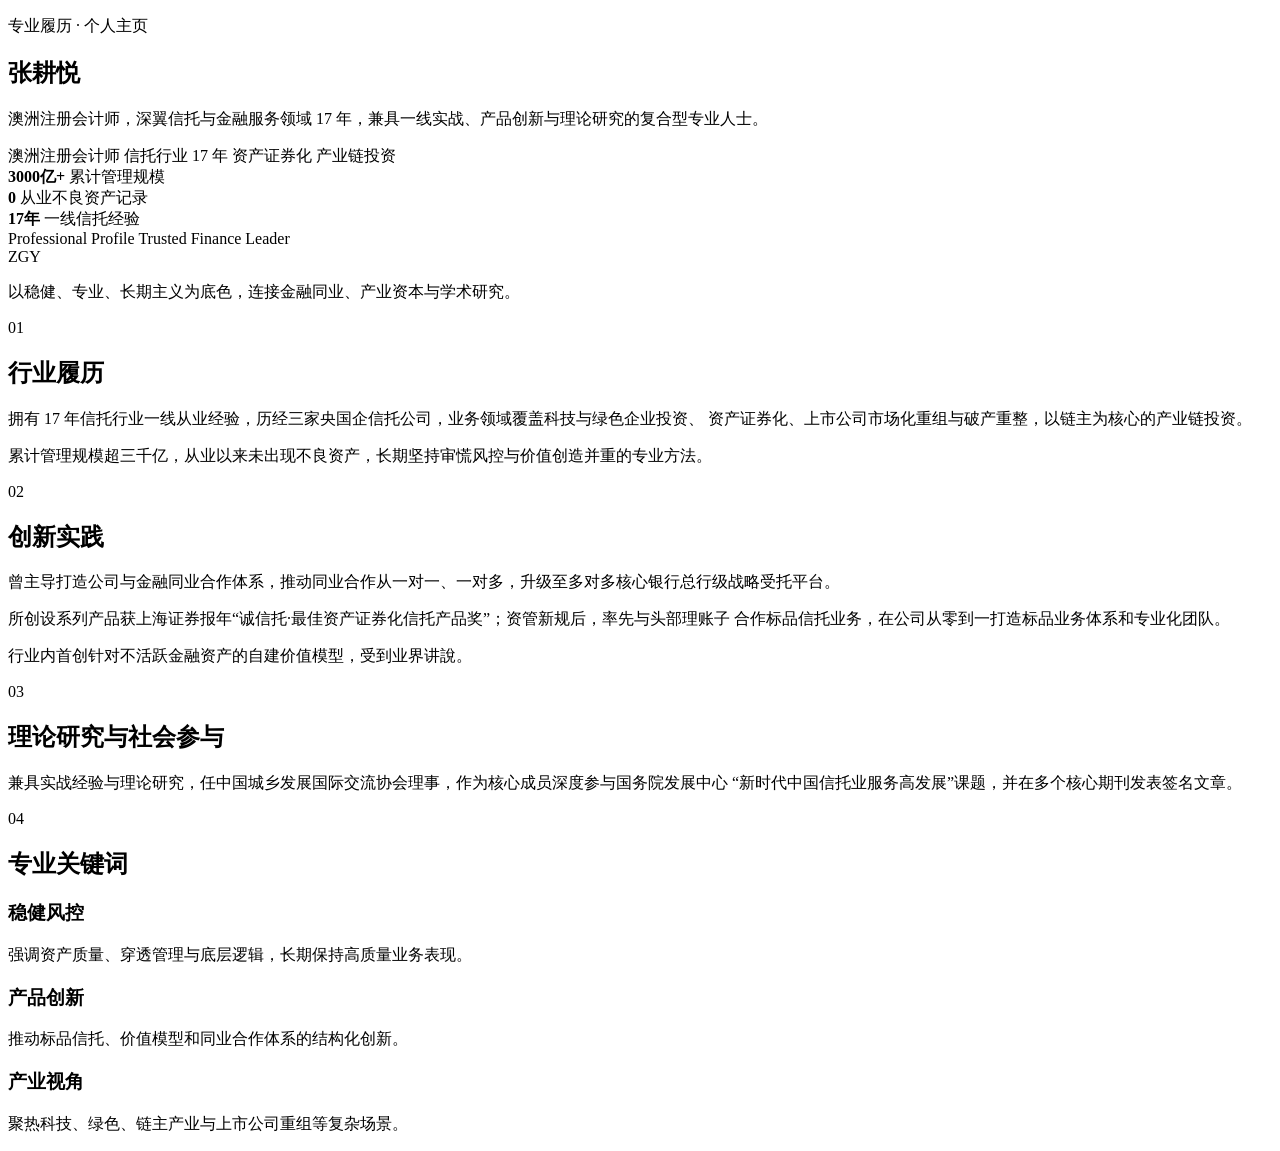
==== index.html @ fb870ce6 "Rename 张耕悦 _ 个人主页.html to index.html" ====
<!DOCTYPE html>
<!-- saved from url=(0082)file:///C:/Users/38062/Documents/Codex/2026-08-03/1-ai-2-1-2-17/outputs/index.html -->
<html lang="zh-CN"><head><meta http-equiv="Content-Type" content="text/html; charset=UTF-8">
  
  <meta name="viewport" content="width=device-width, initial-scale=1.0">
  <title>张耕悦 | 个人主页</title>
  <meta name="description" content="张耕悦的个人主页，展示其在信托、资产认证、产业链投资与学术研究领域的专业经历。">
  <link rel="preconnect" href="https://fonts.googleapis.com/">
  <link rel="preconnect" href="https://fonts.gstatic.com/" crossorigin="">
  <link href="./张耕悦 _ 个人主页_files/css2" rel="stylesheet">
  <link rel="stylesheet" href="./张耕悦 _ 个人主页_files/styles.css">
</head>
<body>
  <div class="bg-orb bg-orb-left"></div>
  <div class="bg-orb bg-orb-right"></div>
  <div class="noise"></div>

  <main class="page-shell">
    <section class="hero card">
      <div class="hero-copy">
        <p class="eyebrow reveal is-visible" style="transition-delay: 0ms;">专业履历 · 个人主页</p>
        <h1 class="reveal is-visible" style="transition-delay: 90ms;">张耕悦</h1>
        <p class="subtitle reveal is-visible" style="transition-delay: 180ms;">
          澳洲注册会计师，深翼信托与金融服务领域 17 年，兼具一线实战、产品创新与理论研究的复合型专业人士。
        </p>

        <div class="hero-tags reveal is-visible" aria-label="核心标签" style="transition-delay: 270ms;">
          <span>澳洲注册会计师</span>
          <span>信托行业 17 年</span>
          <span>资产证券化</span>
          <span>产业链投资</span>
        </div>

        <div class="hero-metrics reveal is-visible" role="list" aria-label="关键成果" style="transition-delay: 360ms;">
          <article role="listitem">
            <strong>3000亿+</strong>
            <span>累计管理规模</span>
          </article>
          <article role="listitem">
            <strong>0</strong>
            <span>从业不良资产记录</span>
          </article>
          <article role="listitem">
            <strong>17年</strong>
            <span>一线信托经验</span>
          </article>
        </div>
      </div>

      <aside class="hero-panel reveal is-visible" style="transition-delay: 450ms;">
        <div class="panel-top">
          <span class="panel-label">Professional Profile</span>
          <span class="panel-badge">Trusted Finance Leader</span>
        </div>
        <div class="portrait">
          <div class="portrait-ring"></div>
          <div class="portrait-core">
            <span>ZGY</span>
          </div>
        </div>
        <p class="panel-note">
          以稳健、专业、长期主义为底色，连接金融同业、产业资本与学术研究。
        </p>
      </aside>
    </section>

    <section class="content-grid">
      <article class="card story reveal is-visible" style="transition-delay: 540ms;">
        <div class="section-head">
          <span class="section-index">01</span>
          <h2>行业履历</h2>
        </div>
        <p>
          拥有 17 年信托行业一线从业经验，历经三家央国企信托公司，业务领域覆盖科技与绿色企业投资、
          资产证券化、上市公司市场化重组与破产重整，以链主为核心的产业链投资。
        </p>
        <p>
          累计管理规模超三千亿，从业以来未出现不良资产，长期坚持审慌风控与价值创造并重的专业方法。
        </p>
      </article>

      <article class="card story reveal is-visible" style="transition-delay: 630ms;">
        <div class="section-head">
          <span class="section-index">02</span>
          <h2>创新实践</h2>
        </div>
        <p>
          曾主导打造公司与金融同业合作体系，推动同业合作从一对一、一对多，升级至多对多核心银行总行级战略受托平台。
        </p>
        <p>
          所创设系列产品获上海证券报年“诚信托·最佳资产证券化信托产品奖”；资管新规后，率先与头部理账子
          合作标品信托业务，在公司从零到一打造标品业务体系和专业化团队。
        </p>
        <p>
          行业内首创针对不活跃金融资产的自建价值模型，受到业界讲說。
        </p>
      </article>

      <article class="card story reveal wide is-visible" style="transition-delay: 720ms;">
        <div class="section-head">
          <span class="section-index">03</span>
          <h2>理论研究与社会参与</h2>
        </div>
        <p>
          兼具实战经验与理论研究，任中国城乡发展国际交流协会理事，作为核心成员深度参与国务院发展中心
          “新时代中国信托业服务高发展”课题，并在多个核心期刊发表签名文章。
        </p>
      </article>
    </section>

    <section class="card timeline reveal is-visible" style="transition-delay: 810ms;">
      <div class="section-head">
        <span class="section-index">04</span>
        <h2>专业关键词</h2>
      </div>
      <div class="timeline-grid">
        <div>
          <h3>稳健风控</h3>
          <p>强调资产质量、穿透管理与底层逻辑，长期保持高质量业务表现。</p>
        </div>
        <div>
          <h3>产品创新</h3>
          <p>推动标品信托、价值模型和同业合作体系的结构化创新。</p>
        </div>
        <div>
          <h3>产业视角</h3>
          <p>聚热科技、绿色、链主产业与上市公司重组等复杂场景。</p>
        </div>
      </div>
    </section>
  </main>

  <script src="./张耕悦 _ 个人主页_files/script.js"></script>


</body></html>
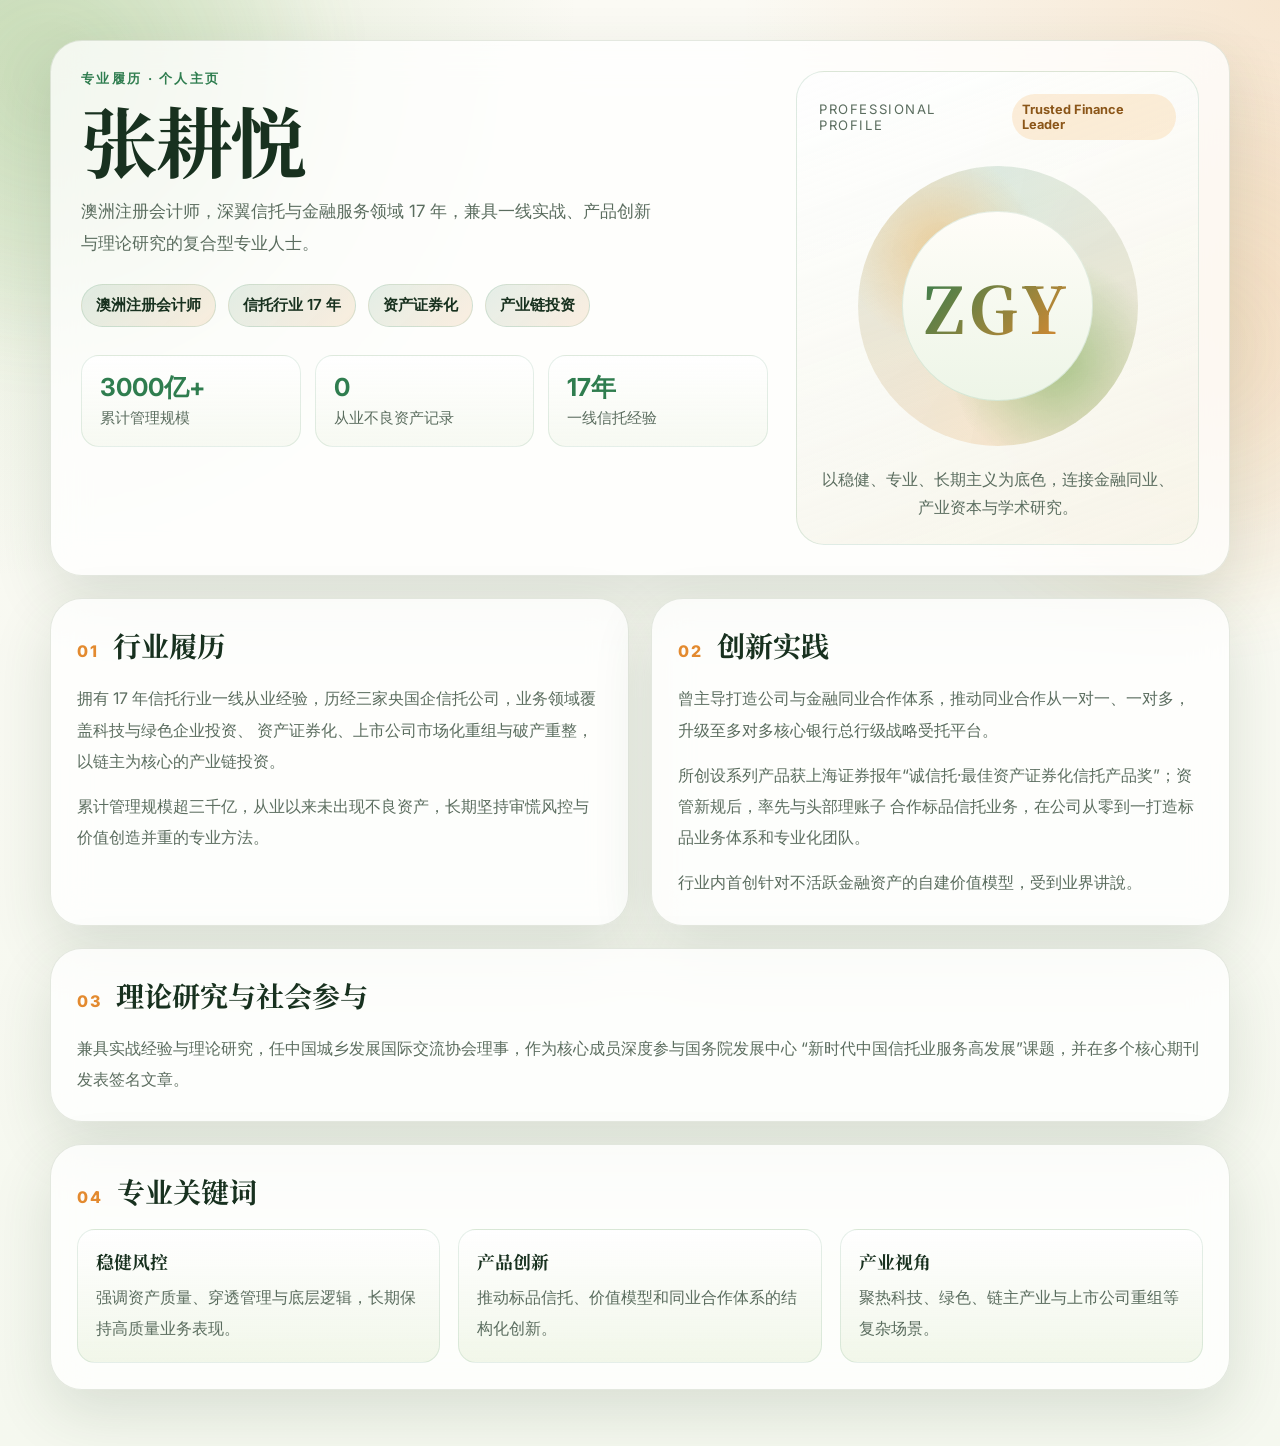
==== commit fce2475d: "Add files via upload" ====
--- a/index.html
+++ b/index.html
@@ -1,14 +1,14 @@
 <!DOCTYPE html>
-<!-- saved from url=(0082)file:///C:/Users/38062/Documents/Codex/2026-08-03/1-ai-2-1-2-17/outputs/index.html -->
-<html lang="zh-CN"><head><meta http-equiv="Content-Type" content="text/html; charset=UTF-8">
-  
-  <meta name="viewport" content="width=device-width, initial-scale=1.0">
-  <title>张耕悦 | 个人主页</title>
-  <meta name="description" content="张耕悦的个人主页，展示其在信托、资产认证、产业链投资与学术研究领域的专业经历。">
-  <link rel="preconnect" href="https://fonts.googleapis.com/">
-  <link rel="preconnect" href="https://fonts.gstatic.com/" crossorigin="">
-  <link href="./张耕悦 _ 个人主页_files/css2" rel="stylesheet">
-  <link rel="stylesheet" href="./张耕悦 _ 个人主页_files/styles.css">
+<html lang="zh-CN">
+<head>
+  <meta charset="UTF-8" />
+  <meta name="viewport" content="width=device-width, initial-scale=1.0" />
+  <title>&#24352;&#32789;&#24742; | &#20010;&#20154;&#20027;&#39029;</title>
+  <meta name="description" content="&#24352;&#32789;&#24742;&#30340;&#20010;&#20154;&#20027;&#39029;&#65292;&#23637;&#31034;&#20854;&#22312;&#20449;&#25176;&#12289;&#36164;&#20135;&#35748;&#35777;&#12289;&#20135;&#19994;&#38142;&#25237;&#36164;&#19982;&#23398;&#26415;&#30740;&#31350;&#39046;&#22495;&#30340;&#19987;&#19994;&#32463;&#21382;&#12290;" />
+  <link rel="preconnect" href="https://fonts.googleapis.com">
+  <link rel="preconnect" href="https://fonts.gstatic.com" crossorigin>
+  <link href="https://fonts.googleapis.com/css2?family=Noto+Serif+SC:wght@600;700;800&family=Inter:wght@400;500;600;700;800&display=swap" rel="stylesheet">
+  <link rel="stylesheet" href="styles.css" />
 </head>
 <body>
   <div class="bg-orb bg-orb-left"></div>
@@ -18,36 +18,36 @@
   <main class="page-shell">
     <section class="hero card">
       <div class="hero-copy">
-        <p class="eyebrow reveal is-visible" style="transition-delay: 0ms;">专业履历 · 个人主页</p>
-        <h1 class="reveal is-visible" style="transition-delay: 90ms;">张耕悦</h1>
-        <p class="subtitle reveal is-visible" style="transition-delay: 180ms;">
-          澳洲注册会计师，深翼信托与金融服务领域 17 年，兼具一线实战、产品创新与理论研究的复合型专业人士。
+        <p class="eyebrow reveal">&#19987;&#19994;&#23653;&#21382; &#183; &#20010;&#20154;&#20027;&#39029;</p>
+        <h1 class="reveal">&#24352;&#32789;&#24742;</h1>
+        <p class="subtitle reveal">
+          &#28595;&#27954;&#27880;&#20876;&#20250;&#35745;&#24072;&#65292;&#28145;&#32764;&#20449;&#25176;&#19982;&#37329;&#34701;&#26381;&#21153;&#39046;&#22495; 17 &#24180;&#65292;&#20860;&#20855;&#19968;&#32447;&#23454;&#25112;&#12289;&#20135;&#21697;&#21019;&#26032;&#19982;&#29702;&#35770;&#30740;&#31350;&#30340;&#22797;&#21512;&#22411;&#19987;&#19994;&#20154;&#22763;&#12290;
         </p>
 
-        <div class="hero-tags reveal is-visible" aria-label="核心标签" style="transition-delay: 270ms;">
-          <span>澳洲注册会计师</span>
-          <span>信托行业 17 年</span>
-          <span>资产证券化</span>
-          <span>产业链投资</span>
+        <div class="hero-tags reveal" aria-label="核心标签">
+          <span>&#28595;&#27954;&#27880;&#20876;&#20250;&#35745;&#24072;</span>
+          <span>&#20449;&#25176;&#34892;&#19994; 17 &#24180;</span>
+          <span>&#36164;&#20135;&#35777;&#21048;&#21270;</span>
+          <span>&#20135;&#19994;&#38142;&#25237;&#36164;</span>
         </div>
 
-        <div class="hero-metrics reveal is-visible" role="list" aria-label="关键成果" style="transition-delay: 360ms;">
+        <div class="hero-metrics reveal" role="list" aria-label="关键成果">
           <article role="listitem">
-            <strong>3000亿+</strong>
-            <span>累计管理规模</span>
+            <strong>3000&#20159;+</strong>
+            <span>&#32047;&#35745;&#31649;&#29702;&#35268;&#27169;</span>
           </article>
           <article role="listitem">
             <strong>0</strong>
-            <span>从业不良资产记录</span>
+            <span>&#20174;&#19994;&#19981;&#33391;&#36164;&#20135;&#35760;&#24405;</span>
           </article>
           <article role="listitem">
-            <strong>17年</strong>
-            <span>一线信托经验</span>
+            <strong>17&#24180;</strong>
+            <span>&#19968;&#32447;&#20449;&#25176;&#32463;&#39564;</span>
           </article>
         </div>
       </div>
 
-      <aside class="hero-panel reveal is-visible" style="transition-delay: 450ms;">
+      <aside class="hero-panel reveal">
         <div class="panel-top">
           <span class="panel-label">Professional Profile</span>
           <span class="panel-badge">Trusted Finance Leader</span>
@@ -59,78 +59,77 @@
           </div>
         </div>
         <p class="panel-note">
-          以稳健、专业、长期主义为底色，连接金融同业、产业资本与学术研究。
+          &#20197;&#31283;&#20581;&#12289;&#19987;&#19994;&#12289;&#38271;&#26399;&#20027;&#20041;&#20026;&#24213;&#33394;&#65292;&#36830;&#25509;&#37329;&#34701;&#21516;&#19994;&#12289;&#20135;&#19994;&#36164;&#26412;&#19982;&#23398;&#26415;&#30740;&#31350;&#12290;
         </p>
       </aside>
     </section>
 
     <section class="content-grid">
-      <article class="card story reveal is-visible" style="transition-delay: 540ms;">
+      <article class="card story reveal">
         <div class="section-head">
           <span class="section-index">01</span>
-          <h2>行业履历</h2>
+          <h2>&#34892;&#19994;&#23653;&#21382;</h2>
         </div>
         <p>
-          拥有 17 年信托行业一线从业经验，历经三家央国企信托公司，业务领域覆盖科技与绿色企业投资、
-          资产证券化、上市公司市场化重组与破产重整，以链主为核心的产业链投资。
+          &#25317;&#26377; 17 &#24180;&#20449;&#25176;&#34892;&#19994;&#19968;&#32447;&#20174;&#19994;&#32463;&#39564;&#65292;&#21382;&#32463;&#19977;&#23478;&#22830;&#22269;&#20225;&#20449;&#25176;&#20844;&#21496;&#65292;&#19994;&#21153;&#39046;&#22495;&#35206;&#30422;&#31185;&#25216;&#19982;&#32511;&#33394;&#20225;&#19994;&#25237;&#36164;&#12289;
+          &#36164;&#20135;&#35777;&#21048;&#21270;&#12289;&#19978;&#24066;&#20844;&#21496;&#24066;&#22330;&#21270;&#37325;&#32452;&#19982;&#30772;&#20135;&#37325;&#25972;&#65292;&#20197;&#38142;&#20027;&#20026;&#26680;&#24515;&#30340;&#20135;&#19994;&#38142;&#25237;&#36164;&#12290;
         </p>
         <p>
-          累计管理规模超三千亿，从业以来未出现不良资产，长期坚持审慌风控与价值创造并重的专业方法。
+          &#32047;&#35745;&#31649;&#29702;&#35268;&#27169;&#36229;&#19977;&#21315;&#20159;&#65292;&#20174;&#19994;&#20197;&#26469;&#26410;&#20986;&#29616;&#19981;&#33391;&#36164;&#20135;&#65292;&#38271;&#26399;&#22362;&#25345;&#23457;&#24908;&#39118;&#25511;&#19982;&#20215;&#20540;&#21019;&#36896;&#24182;&#37325;&#30340;&#19987;&#19994;&#26041;&#27861;&#12290;
         </p>
       </article>
 
-      <article class="card story reveal is-visible" style="transition-delay: 630ms;">
+      <article class="card story reveal">
         <div class="section-head">
           <span class="section-index">02</span>
-          <h2>创新实践</h2>
+          <h2>&#21019;&#26032;&#23454;&#36341;</h2>
         </div>
         <p>
-          曾主导打造公司与金融同业合作体系，推动同业合作从一对一、一对多，升级至多对多核心银行总行级战略受托平台。
+          &#26366;&#20027;&#23548;&#25171;&#36896;&#20844;&#21496;&#19982;&#37329;&#34701;&#21516;&#19994;&#21512;&#20316;&#20307;&#31995;&#65292;&#25512;&#21160;&#21516;&#19994;&#21512;&#20316;&#20174;&#19968;&#23545;&#19968;&#12289;&#19968;&#23545;&#22810;&#65292;&#21319;&#32423;&#33267;&#22810;&#23545;&#22810;&#26680;&#24515;&#38134;&#34892;&#24635;&#34892;&#32423;&#25112;&#30053;&#21463;&#25176;&#24179;&#21488;&#12290;
         </p>
         <p>
-          所创设系列产品获上海证券报年“诚信托·最佳资产证券化信托产品奖”；资管新规后，率先与头部理账子
-          合作标品信托业务，在公司从零到一打造标品业务体系和专业化团队。
+          &#25152;&#21019;&#35774;&#31995;&#21015;&#20135;&#21697;&#33719;&#19978;&#28023;&#35777;&#21048;&#25253;&#24180;&#8220;&#35802;&#20449;&#25176;&#183;&#26368;&#20339;&#36164;&#20135;&#35777;&#21048;&#21270;&#20449;&#25176;&#20135;&#21697;&#22870;&#8221;&#65307;&#36164;&#31649;&#26032;&#35268;&#21518;&#65292;&#29575;&#20808;&#19982;&#22836;&#37096;&#29702;&#36134;&#23376;
+          &#21512;&#20316;&#26631;&#21697;&#20449;&#25176;&#19994;&#21153;&#65292;&#22312;&#20844;&#21496;&#20174;&#38646;&#21040;&#19968;&#25171;&#36896;&#26631;&#21697;&#19994;&#21153;&#20307;&#31995;&#21644;&#19987;&#19994;&#21270;&#22242;&#38431;&#12290;
         </p>
         <p>
-          行业内首创针对不活跃金融资产的自建价值模型，受到业界讲說。
+          &#34892;&#19994;&#20869;&#39318;&#21019;&#38024;&#23545;&#19981;&#27963;&#36291;&#37329;&#34701;&#36164;&#20135;&#30340;&#33258;&#24314;&#20215;&#20540;&#27169;&#22411;&#65292;&#21463;&#21040;&#19994;&#30028;&#35762;&#35498;&#12290;
         </p>
       </article>
 
-      <article class="card story reveal wide is-visible" style="transition-delay: 720ms;">
+      <article class="card story reveal wide">
         <div class="section-head">
           <span class="section-index">03</span>
-          <h2>理论研究与社会参与</h2>
+          <h2>&#29702;&#35770;&#30740;&#31350;&#19982;&#31038;&#20250;&#21442;&#19982;</h2>
         </div>
         <p>
-          兼具实战经验与理论研究，任中国城乡发展国际交流协会理事，作为核心成员深度参与国务院发展中心
-          “新时代中国信托业服务高发展”课题，并在多个核心期刊发表签名文章。
+          &#20860;&#20855;&#23454;&#25112;&#32463;&#39564;&#19982;&#29702;&#35770;&#30740;&#31350;&#65292;&#20219;&#20013;&#22269;&#22478;&#20065;&#21457;&#23637;&#22269;&#38469;&#20132;&#27969;&#21327;&#20250;&#29702;&#20107;&#65292;&#20316;&#20026;&#26680;&#24515;&#25104;&#21592;&#28145;&#24230;&#21442;&#19982;&#22269;&#21153;&#38498;&#21457;&#23637;&#20013;&#24515;
+          &#8220;&#26032;&#26102;&#20195;&#20013;&#22269;&#20449;&#25176;&#19994;&#26381;&#21153;&#39640;&#21457;&#23637;&#8221;&#35838;&#39064;&#65292;&#24182;&#22312;&#22810;&#20010;&#26680;&#24515;&#26399;&#21002;&#21457;&#34920;&#31614;&#21517;&#25991;&#31456;&#12290;
         </p>
       </article>
     </section>
 
-    <section class="card timeline reveal is-visible" style="transition-delay: 810ms;">
+    <section class="card timeline reveal">
       <div class="section-head">
         <span class="section-index">04</span>
-        <h2>专业关键词</h2>
+        <h2>&#19987;&#19994;&#20851;&#38190;&#35789;</h2>
       </div>
       <div class="timeline-grid">
         <div>
-          <h3>稳健风控</h3>
-          <p>强调资产质量、穿透管理与底层逻辑，长期保持高质量业务表现。</p>
+          <h3>&#31283;&#20581;&#39118;&#25511;</h3>
+          <p>&#24378;&#35843;&#36164;&#20135;&#36136;&#37327;&#12289;&#31359;&#36879;&#31649;&#29702;&#19982;&#24213;&#23618;&#36923;&#36753;&#65292;&#38271;&#26399;&#20445;&#25345;&#39640;&#36136;&#37327;&#19994;&#21153;&#34920;&#29616;&#12290;</p>
         </div>
         <div>
-          <h3>产品创新</h3>
-          <p>推动标品信托、价值模型和同业合作体系的结构化创新。</p>
+          <h3>&#20135;&#21697;&#21019;&#26032;</h3>
+          <p>&#25512;&#21160;&#26631;&#21697;&#20449;&#25176;&#12289;&#20215;&#20540;&#27169;&#22411;&#21644;&#21516;&#19994;&#21512;&#20316;&#20307;&#31995;&#30340;&#32467;&#26500;&#21270;&#21019;&#26032;&#12290;</p>
         </div>
         <div>
-          <h3>产业视角</h3>
-          <p>聚热科技、绿色、链主产业与上市公司重组等复杂场景。</p>
+          <h3>&#20135;&#19994;&#35270;&#35282;</h3>
+          <p>&#32858;&#28909;&#31185;&#25216;&#12289;&#32511;&#33394;&#12289;&#38142;&#20027;&#20135;&#19994;&#19982;&#19978;&#24066;&#20844;&#21496;&#37325;&#32452;&#31561;&#22797;&#26434;&#22330;&#26223;&#12290;</p>
         </div>
       </div>
     </section>
   </main>
 
-  <script src="./张耕悦 _ 个人主页_files/script.js"></script>
-
-
-</body></html>
+  <script src="script.js"></script>
+</body>
+</html>
--- a/styles.css
+++ b/styles.css
@@ -0,0 +1,379 @@
+:root {
+  --bg: #f7f4eb;
+  --bg-soft: #eef4e6;
+  --card: rgba(255, 255, 255, 0.76);
+  --card-border: rgba(72, 103, 52, 0.14);
+  --text: #18311f;
+  --muted: #5b6d5f;
+  --green: #2f7d4f;
+  --green-2: #6fa84e;
+  --orange: #e38a2f;
+  --orange-2: #f3b35a;
+  --shadow: 0 22px 60px rgba(44, 68, 40, 0.14);
+  --radius-xl: 32px;
+  --radius-lg: 24px;
+  --radius-md: 18px;
+}
+
+* {
+  box-sizing: border-box;
+}
+
+html {
+  scroll-behavior: smooth;
+}
+
+body {
+  margin: 0;
+  font-family: "Inter", "Noto Sans SC", system-ui, sans-serif;
+  background:
+    radial-gradient(circle at top left, rgba(111, 168, 78, 0.18), transparent 30%),
+    radial-gradient(circle at top right, rgba(227, 138, 47, 0.18), transparent 28%),
+    linear-gradient(180deg, #fbfaf4 0%, #f5f8ef 100%);
+  color: var(--text);
+  min-height: 100vh;
+  overflow-x: hidden;
+}
+
+body, button {
+  -webkit-font-smoothing: antialiased;
+  text-rendering: optimizeLegibility;
+}
+
+.bg-orb {
+  position: fixed;
+  inset: auto;
+  width: 40vw;
+  height: 40vw;
+  min-width: 320px;
+  min-height: 320px;
+  border-radius: 50%;
+  filter: blur(42px);
+  opacity: 0.45;
+  pointer-events: none;
+}
+
+.bg-orb-left {
+  top: -14vw;
+  left: -16vw;
+  background: radial-gradient(circle, rgba(111, 168, 78, 0.55), rgba(111, 168, 78, 0));
+}
+
+.bg-orb-right {
+  top: 10vh;
+  right: -14vw;
+  background: radial-gradient(circle, rgba(227, 138, 47, 0.45), rgba(227, 138, 47, 0));
+}
+
+.noise {
+  position: fixed;
+  inset: 0;
+  pointer-events: none;
+  opacity: 0.05;
+  mix-blend-mode: multiply;
+  background-image:
+    linear-gradient(rgba(24, 49, 31, 0.08) 1px, transparent 1px),
+    linear-gradient(90deg, rgba(24, 49, 31, 0.08) 1px, transparent 1px);
+  background-size: 28px 28px;
+}
+
+.page-shell {
+  width: min(1180px, calc(100vw - 32px));
+  margin: 0 auto;
+  padding: 40px 0 56px;
+  position: relative;
+  z-index: 1;
+}
+
+.card {
+  background: var(--card);
+  border: 1px solid var(--card-border);
+  box-shadow: var(--shadow);
+  backdrop-filter: blur(18px);
+  border-radius: var(--radius-xl);
+}
+
+.hero {
+  display: grid;
+  grid-template-columns: 1.45fr 0.85fr;
+  gap: 28px;
+  padding: 30px;
+  align-items: stretch;
+}
+
+.eyebrow {
+  margin: 0 0 14px;
+  letter-spacing: 0.18em;
+  text-transform: uppercase;
+  color: var(--green);
+  font-size: 0.8rem;
+  font-weight: 700;
+}
+
+h1, h2, h3 {
+  font-family: "Noto Serif SC", "Songti SC", serif;
+  margin: 0;
+}
+
+h1 {
+  font-size: clamp(3rem, 6vw, 5.4rem);
+  line-height: 0.98;
+  letter-spacing: -0.03em;
+}
+
+.subtitle {
+  max-width: 52ch;
+  color: var(--muted);
+  font-size: 1.06rem;
+  line-height: 1.9;
+  margin: 18px 0 0;
+}
+
+.hero-tags {
+  display: flex;
+  flex-wrap: wrap;
+  gap: 12px;
+  margin-top: 24px;
+}
+
+.hero-tags span {
+  border-radius: 999px;
+  padding: 10px 14px;
+  background: linear-gradient(135deg, rgba(47, 125, 79, 0.12), rgba(227, 138, 47, 0.14));
+  border: 1px solid rgba(47, 125, 79, 0.14);
+  color: var(--text);
+  font-size: 0.95rem;
+  font-weight: 600;
+}
+
+.hero-metrics {
+  display: grid;
+  grid-template-columns: repeat(3, minmax(0, 1fr));
+  gap: 14px;
+  margin-top: 28px;
+}
+
+.hero-metrics article {
+  padding: 18px;
+  border-radius: var(--radius-md);
+  background: linear-gradient(180deg, rgba(255,255,255,0.92), rgba(245,248,239,0.82));
+  border: 1px solid rgba(47, 125, 79, 0.12);
+}
+
+.hero-metrics strong {
+  display: block;
+  font-size: 1.55rem;
+  line-height: 1.1;
+  color: var(--green);
+}
+
+.hero-metrics span {
+  display: block;
+  margin-top: 8px;
+  color: var(--muted);
+  font-size: 0.92rem;
+}
+
+.hero-panel {
+  border-radius: 28px;
+  padding: 22px;
+  background:
+    linear-gradient(160deg, rgba(255,255,255,0.92), rgba(245,248,239,0.6)),
+    linear-gradient(160deg, rgba(111, 168, 78, 0.08), rgba(227, 138, 47, 0.12));
+  border: 1px solid rgba(47, 125, 79, 0.14);
+  display: flex;
+  flex-direction: column;
+  justify-content: space-between;
+  min-height: 100%;
+}
+
+.panel-top {
+  display: flex;
+  justify-content: space-between;
+  align-items: center;
+  gap: 12px;
+}
+
+.panel-label {
+  font-size: 0.82rem;
+  color: var(--muted);
+  letter-spacing: 0.12em;
+  text-transform: uppercase;
+}
+
+.panel-badge {
+  font-size: 0.8rem;
+  font-weight: 700;
+  color: #8b5619;
+  background: rgba(243, 179, 90, 0.22);
+  padding: 8px 10px;
+  border-radius: 999px;
+}
+
+.portrait {
+  position: relative;
+  width: min(100%, 280px);
+  aspect-ratio: 1;
+  margin: 26px auto 20px;
+  display: grid;
+  place-items: center;
+}
+
+.portrait-ring,
+.portrait-core {
+  position: absolute;
+  border-radius: 50%;
+}
+
+.portrait-ring {
+  inset: 0;
+  background:
+    radial-gradient(circle at 30% 30%, rgba(243,179,90,0.5), transparent 35%),
+    radial-gradient(circle at 70% 70%, rgba(111,168,78,0.55), transparent 38%),
+    conic-gradient(from 0deg, rgba(47,125,79,0.15), rgba(227,138,47,0.18), rgba(47,125,79,0.15));
+  filter: blur(0.2px);
+}
+
+.portrait-core {
+  inset: 16%;
+  background: linear-gradient(180deg, #fffdf8, #edf5e7);
+  display: grid;
+  place-items: center;
+  box-shadow: inset 0 0 0 1px rgba(47, 125, 79, 0.12);
+}
+
+.portrait-core span {
+  font-family: "Noto Serif SC", serif;
+  font-size: clamp(2.6rem, 6vw, 4rem);
+  font-weight: 800;
+  letter-spacing: 0.08em;
+  background: linear-gradient(135deg, var(--green), var(--orange));
+  -webkit-background-clip: text;
+  color: transparent;
+}
+
+.panel-note {
+  margin: 0;
+  line-height: 1.8;
+  color: var(--muted);
+  text-align: center;
+  font-size: 0.98rem;
+}
+
+.content-grid {
+  display: grid;
+  grid-template-columns: repeat(12, minmax(0, 1fr));
+  gap: 22px;
+  margin-top: 22px;
+}
+
+.story {
+  grid-column: span 6;
+  padding: 26px;
+}
+
+.wide {
+  grid-column: span 12;
+}
+
+.section-head {
+  display: flex;
+  align-items: baseline;
+  gap: 14px;
+  margin-bottom: 18px;
+}
+
+.section-index {
+  color: var(--orange);
+  font-weight: 800;
+  letter-spacing: 0.14em;
+}
+
+.section-head h2 {
+  font-size: clamp(1.4rem, 2.2vw, 2rem);
+}
+
+.story p,
+.timeline p {
+  margin: 0 0 14px;
+  color: var(--muted);
+  line-height: 1.95;
+  font-size: 1rem;
+}
+
+.story p:last-child,
+.timeline p:last-child {
+  margin-bottom: 0;
+}
+
+.timeline {
+  margin-top: 22px;
+  padding: 26px;
+}
+
+.timeline-grid {
+  display: grid;
+  grid-template-columns: repeat(3, minmax(0, 1fr));
+  gap: 18px;
+}
+
+.timeline-grid div {
+  padding: 18px;
+  border-radius: var(--radius-md);
+  background: linear-gradient(180deg, rgba(255,255,255,0.95), rgba(236,243,226,0.72));
+  border: 1px solid rgba(47, 125, 79, 0.12);
+}
+
+.timeline-grid h3 {
+  color: var(--text);
+  margin-bottom: 8px;
+  font-size: 1.12rem;
+}
+
+.reveal {
+  opacity: 0;
+  transform: translateY(18px);
+  transition: opacity 700ms ease, transform 700ms ease;
+}
+
+.reveal.is-visible {
+  opacity: 1;
+  transform: translateY(0);
+}
+
+@media (max-width: 960px) {
+  .hero {
+    grid-template-columns: 1fr;
+  }
+
+  .story {
+    grid-column: span 12;
+  }
+
+  .timeline-grid {
+    grid-template-columns: 1fr;
+  }
+}
+
+@media (max-width: 640px) {
+  .page-shell {
+    width: min(100vw - 20px, 1180px);
+    padding: 20px 0 40px;
+  }
+
+  .hero,
+  .story,
+  .timeline {
+    padding: 20px;
+    border-radius: 24px;
+  }
+
+  .hero-metrics {
+    grid-template-columns: 1fr;
+  }
+
+  .panel-top {
+    flex-direction: column;
+    align-items: flex-start;
+  }
+}
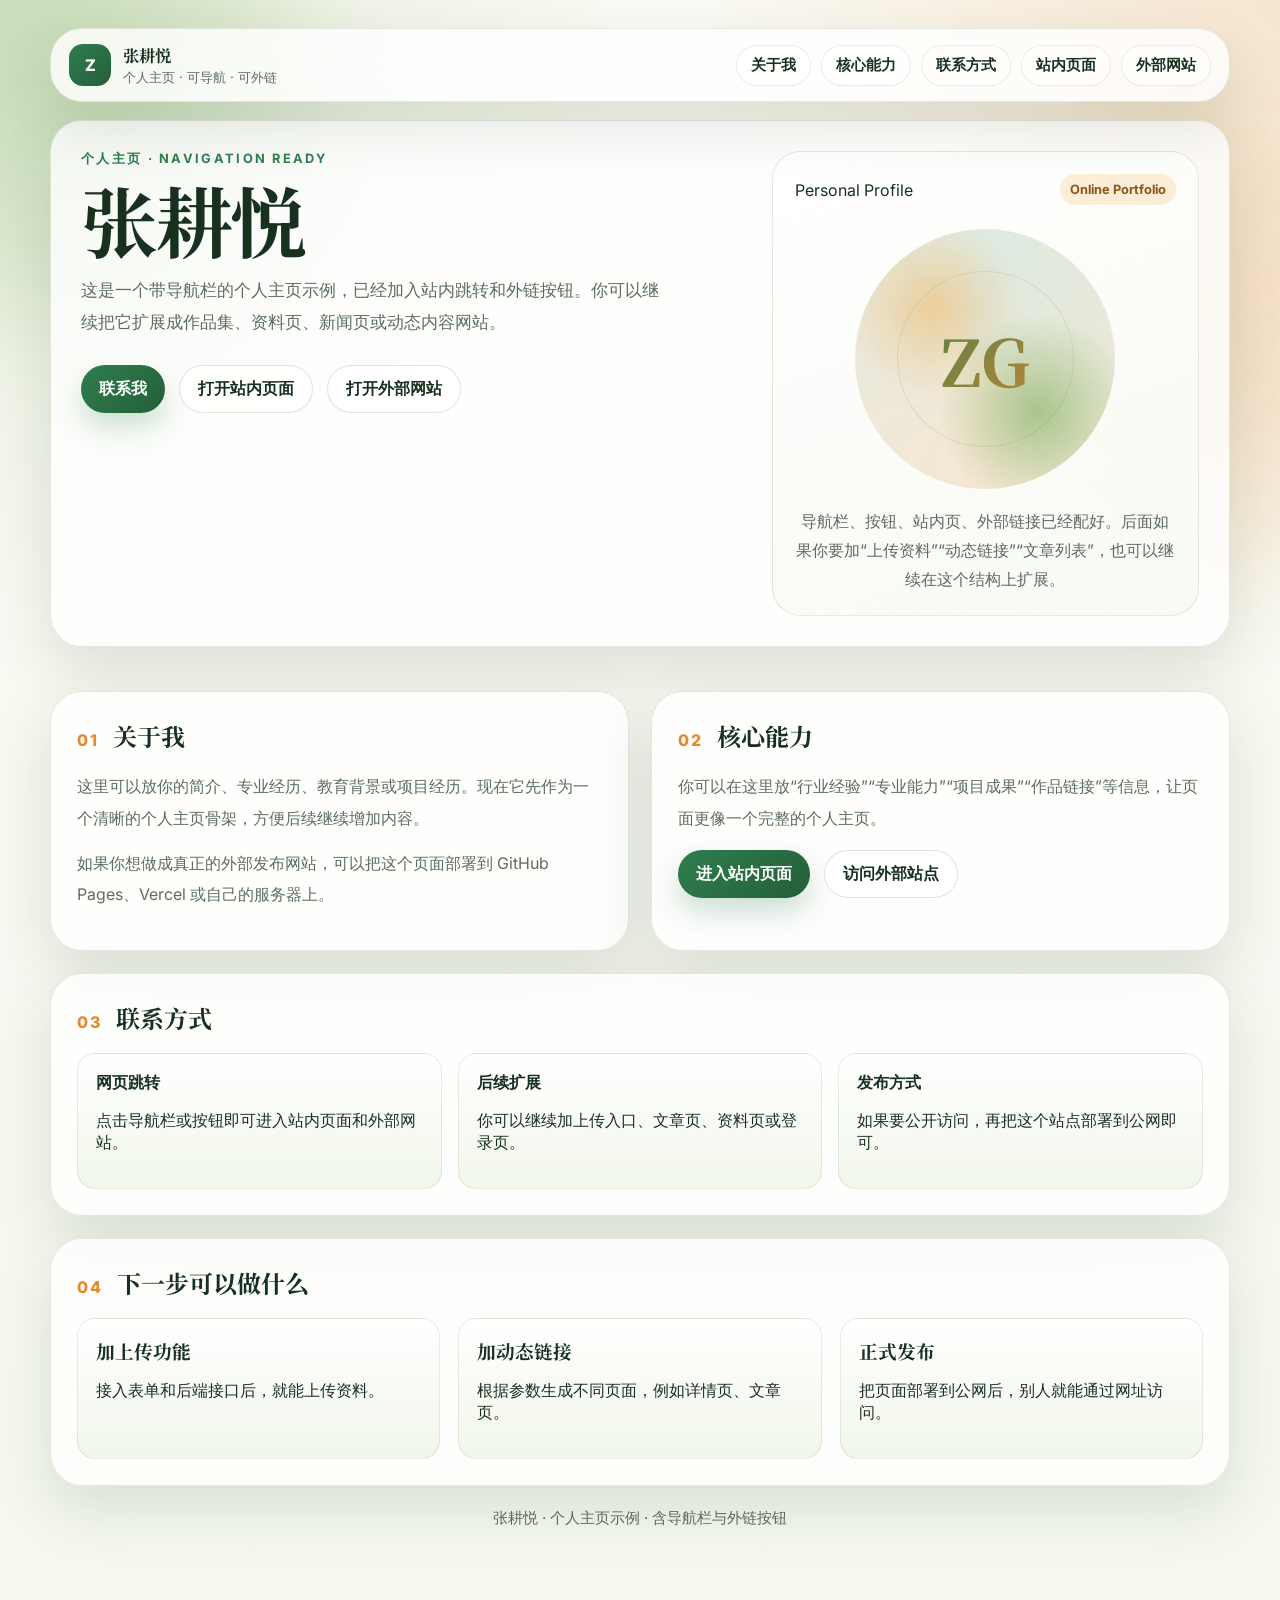
==== commit 26499008: "Add files via upload" ====
--- a/index.html
+++ b/index.html
@@ -3,12 +3,309 @@
 <head>
   <meta charset="UTF-8" />
   <meta name="viewport" content="width=device-width, initial-scale=1.0" />
-  <title>&#24352;&#32789;&#24742; | &#20010;&#20154;&#20027;&#39029;</title>
-  <meta name="description" content="&#24352;&#32789;&#24742;&#30340;&#20010;&#20154;&#20027;&#39029;&#65292;&#23637;&#31034;&#20854;&#22312;&#20449;&#25176;&#12289;&#36164;&#20135;&#35748;&#35777;&#12289;&#20135;&#19994;&#38142;&#25237;&#36164;&#19982;&#23398;&#26415;&#30740;&#31350;&#39046;&#22495;&#30340;&#19987;&#19994;&#32463;&#21382;&#12290;" />
+  <title>张耕悦 | 个人主页</title>
+  <meta name="description" content="张耕悦的个人主页，包含导航栏、外链按钮、个人简介与联系方式。" />
   <link rel="preconnect" href="https://fonts.googleapis.com">
   <link rel="preconnect" href="https://fonts.gstatic.com" crossorigin>
   <link href="https://fonts.googleapis.com/css2?family=Noto+Serif+SC:wght@600;700;800&family=Inter:wght@400;500;600;700;800&display=swap" rel="stylesheet">
-  <link rel="stylesheet" href="styles.css" />
+  <style>
+    :root {
+      --bg: #f7f4eb;
+      --card: rgba(255, 255, 255, 0.8);
+      --border: rgba(72, 103, 52, 0.14);
+      --text: #18311f;
+      --muted: #5b6d5f;
+      --green: #2f7d4f;
+      --orange: #e38a2f;
+      --shadow: 0 22px 60px rgba(44, 68, 40, 0.14);
+      --radius-xl: 32px;
+      --radius-lg: 24px;
+      --radius-md: 18px;
+    }
+    * { box-sizing: border-box; }
+    html { scroll-behavior: smooth; }
+    body {
+      margin: 0;
+      font-family: "Inter", "Noto Sans SC", system-ui, sans-serif;
+      color: var(--text);
+      background:
+        radial-gradient(circle at top left, rgba(111, 168, 78, 0.18), transparent 30%),
+        radial-gradient(circle at top right, rgba(227, 138, 47, 0.18), transparent 28%),
+        linear-gradient(180deg, #fbfaf4 0%, #f5f8ef 100%);
+      min-height: 100vh;
+      overflow-x: hidden;
+      -webkit-font-smoothing: antialiased;
+      text-rendering: optimizeLegibility;
+    }
+    .bg-orb {
+      position: fixed;
+      width: 40vw;
+      height: 40vw;
+      min-width: 320px;
+      min-height: 320px;
+      border-radius: 50%;
+      filter: blur(42px);
+      opacity: 0.45;
+      pointer-events: none;
+    }
+    .bg-orb-left { top: -14vw; left: -16vw; background: radial-gradient(circle, rgba(111,168,78,.55), rgba(111,168,78,0)); }
+    .bg-orb-right { top: 10vh; right: -14vw; background: radial-gradient(circle, rgba(227,138,47,.45), rgba(227,138,47,0)); }
+    .noise {
+      position: fixed;
+      inset: 0;
+      pointer-events: none;
+      opacity: 0.05;
+      background-image:
+        linear-gradient(rgba(24,49,31,.08) 1px, transparent 1px),
+        linear-gradient(90deg, rgba(24,49,31,.08) 1px, transparent 1px);
+      background-size: 28px 28px;
+      mix-blend-mode: multiply;
+    }
+    .page-shell {
+      width: min(1180px, calc(100vw - 32px));
+      margin: 0 auto;
+      padding: 28px 0 56px;
+      position: relative;
+      z-index: 1;
+    }
+    .card {
+      background: var(--card);
+      border: 1px solid var(--border);
+      box-shadow: var(--shadow);
+      backdrop-filter: blur(18px);
+      border-radius: var(--radius-xl);
+    }
+    .topbar {
+      position: sticky;
+      top: 16px;
+      z-index: 5;
+      display: flex;
+      justify-content: space-between;
+      align-items: center;
+      gap: 18px;
+      padding: 14px 18px;
+      margin-bottom: 18px;
+    }
+    .brand {
+      display: flex;
+      align-items: center;
+      gap: 12px;
+      text-decoration: none;
+      color: inherit;
+    }
+    .brand-mark {
+      width: 42px;
+      height: 42px;
+      border-radius: 14px;
+      display: grid;
+      place-items: center;
+      color: #fff;
+      font-weight: 800;
+      background: linear-gradient(135deg, var(--green), #245f3a);
+    }
+    .brand-text strong {
+      display: block;
+      font-family: "Noto Serif SC", serif;
+      font-size: 1.02rem;
+    }
+    .brand-text span {
+      display: block;
+      color: var(--muted);
+      font-size: 0.84rem;
+      margin-top: 2px;
+    }
+    .nav {
+      display: flex;
+      flex-wrap: wrap;
+      gap: 10px;
+      justify-content: flex-end;
+    }
+    .nav a {
+      text-decoration: none;
+      color: var(--text);
+      font-weight: 700;
+      font-size: 0.92rem;
+      padding: 10px 14px;
+      border-radius: 999px;
+      background: rgba(255,255,255,.6);
+      border: 1px solid rgba(47,125,79,.12);
+    }
+    .nav a:hover { transform: translateY(-1px); }
+    .hero {
+      display: grid;
+      grid-template-columns: 1.4fr 0.9fr;
+      gap: 26px;
+      padding: 30px;
+      align-items: stretch;
+    }
+    .eyebrow {
+      margin: 0 0 14px;
+      letter-spacing: .18em;
+      text-transform: uppercase;
+      color: var(--green);
+      font-size: .8rem;
+      font-weight: 700;
+    }
+    h1, h2, h3 { font-family: "Noto Serif SC", "Songti SC", serif; margin: 0; }
+    h1 { font-size: clamp(3rem, 6vw, 5.4rem); line-height: .98; letter-spacing: -.03em; }
+    .subtitle { max-width: 54ch; color: var(--muted); font-size: 1.05rem; line-height: 1.9; margin: 18px 0 0; }
+    .hero-actions {
+      display: flex;
+      flex-wrap: wrap;
+      gap: 14px;
+      margin-top: 26px;
+    }
+    .button {
+      display: inline-flex;
+      align-items: center;
+      justify-content: center;
+      min-height: 48px;
+      padding: 0 18px;
+      border-radius: 999px;
+      text-decoration: none;
+      font-weight: 700;
+      transition: transform 180ms ease, box-shadow 180ms ease;
+    }
+    .button:hover { transform: translateY(-2px); }
+    .button.primary {
+      color: #fff;
+      background: linear-gradient(135deg, var(--green), #245f3a);
+      box-shadow: 0 14px 28px rgba(47,125,79,.24);
+    }
+    .button.secondary {
+      color: var(--text);
+      background: rgba(255,255,255,.76);
+      border: 1px solid rgba(47,125,79,.18);
+    }
+    .hero-panel {
+      border-radius: 28px;
+      padding: 22px;
+      background: linear-gradient(160deg, rgba(255,255,255,.95), rgba(245,248,239,.7));
+      border: 1px solid rgba(47,125,79,.14);
+      display: flex;
+      flex-direction: column;
+      justify-content: space-between;
+    }
+    .panel-top {
+      display: flex;
+      justify-content: space-between;
+      gap: 12px;
+      align-items: center;
+      flex-wrap: wrap;
+    }
+    .panel-badge {
+      font-size: .8rem;
+      font-weight: 700;
+      color: #8b5619;
+      background: rgba(243,179,90,.22);
+      padding: 8px 10px;
+      border-radius: 999px;
+    }
+    .portrait {
+      width: min(100%, 260px);
+      aspect-ratio: 1;
+      margin: 24px auto 18px;
+      display: grid;
+      place-items: center;
+      position: relative;
+    }
+    .portrait::before {
+      content: "";
+      position: absolute;
+      inset: 0;
+      border-radius: 50%;
+      background:
+        radial-gradient(circle at 30% 30%, rgba(243,179,90,.5), transparent 35%),
+        radial-gradient(circle at 70% 70%, rgba(111,168,78,.55), transparent 38%),
+        conic-gradient(from 0deg, rgba(47,125,79,.15), rgba(227,138,47,.18), rgba(47,125,79,.15));
+    }
+    .portrait-core {
+      position: absolute;
+      inset: 16%;
+      border-radius: 50%;
+      background: linear-gradient(180deg, #fffdf8, #edf5e7);
+      display: grid;
+      place-items: center;
+      box-shadow: inset 0 0 0 1px rgba(47,125,79,.12);
+      font-family: "Noto Serif SC", serif;
+      font-size: clamp(2.4rem, 5vw, 4rem);
+      font-weight: 800;
+      background: linear-gradient(135deg, var(--green), var(--orange));
+      -webkit-background-clip: text;
+      color: transparent;
+    }
+    .panel-note { margin: 0; line-height: 1.8; color: var(--muted); text-align: center; }
+    .section {
+      margin-top: 22px;
+      padding: 26px;
+    }
+    .section-head {
+      display: flex;
+      align-items: baseline;
+      gap: 14px;
+      margin-bottom: 18px;
+    }
+    .section-index {
+      color: var(--orange);
+      font-weight: 800;
+      letter-spacing: .14em;
+    }
+    .content-grid {
+      display: grid;
+      grid-template-columns: repeat(12, minmax(0, 1fr));
+      gap: 22px;
+      margin-top: 22px;
+    }
+    .story { grid-column: span 6; padding: 26px; }
+    .wide { grid-column: span 12; }
+    .story p, .timeline p, .contact-card p {
+      margin: 0 0 14px;
+      color: var(--muted);
+      line-height: 1.95;
+      font-size: 1rem;
+    }
+    .timeline-grid {
+      display: grid;
+      grid-template-columns: repeat(3, minmax(0, 1fr));
+      gap: 18px;
+    }
+    .timeline-grid div, .contact-item {
+      padding: 18px;
+      border-radius: var(--radius-md);
+      background: linear-gradient(180deg, rgba(255,255,255,.95), rgba(236,243,226,.72));
+      border: 1px solid rgba(47,125,79,.12);
+    }
+    .links-row {
+      display: flex;
+      flex-wrap: wrap;
+      gap: 14px;
+      margin-top: 16px;
+    }
+    .contact-grid {
+      display: grid;
+      grid-template-columns: repeat(3, minmax(0, 1fr));
+      gap: 16px;
+      margin-top: 14px;
+    }
+    .contact-item strong { display: block; margin-bottom: 8px; }
+    .footer {
+      margin-top: 22px;
+      text-align: center;
+      color: var(--muted);
+      font-size: .95rem;
+    }
+    @media (max-width: 960px) {
+      .topbar, .hero { grid-template-columns: 1fr; display: grid; }
+      .story { grid-column: span 12; }
+      .timeline-grid, .contact-grid { grid-template-columns: 1fr; }
+      .nav { justify-content: flex-start; }
+    }
+    @media (max-width: 640px) {
+      .page-shell { width: min(100vw - 20px, 1180px); padding: 18px 0 40px; }
+      .hero, .story, .section { padding: 20px; border-radius: 24px; }
+      .hero-actions, .links-row { flex-direction: column; }
+    }
+  </style>
 </head>
 <body>
   <div class="bg-orb bg-orb-left"></div>
@@ -16,120 +313,118 @@
   <div class="noise"></div>
 
   <main class="page-shell">
-    <section class="hero card">
-      <div class="hero-copy">
-        <p class="eyebrow reveal">&#19987;&#19994;&#23653;&#21382; &#183; &#20010;&#20154;&#20027;&#39029;</p>
-        <h1 class="reveal">&#24352;&#32789;&#24742;</h1>
-        <p class="subtitle reveal">
-          &#28595;&#27954;&#27880;&#20876;&#20250;&#35745;&#24072;&#65292;&#28145;&#32764;&#20449;&#25176;&#19982;&#37329;&#34701;&#26381;&#21153;&#39046;&#22495; 17 &#24180;&#65292;&#20860;&#20855;&#19968;&#32447;&#23454;&#25112;&#12289;&#20135;&#21697;&#21019;&#26032;&#19982;&#29702;&#35770;&#30740;&#31350;&#30340;&#22797;&#21512;&#22411;&#19987;&#19994;&#20154;&#22763;&#12290;
+    <header class="topbar card">
+      <a class="brand" href="#home">
+        <div class="brand-mark">Z</div>
+        <div class="brand-text">
+          <strong>张耕悦</strong>
+          <span>个人主页 · 可导航 · 可外链</span>
+        </div>
+      </a>
+      <nav class="nav" aria-label="主导航">
+        <a href="#about">关于我</a>
+        <a href="#skills">核心能力</a>
+        <a href="#contact">联系方式</a>
+        <a href="about.html">站内页面</a>
+        <a href="https://www.example.com" target="_blank" rel="noopener noreferrer">外部网站</a>
+      </nav>
+    </header>
+
+    <section class="hero card" id="home">
+      <div>
+        <p class="eyebrow">个人主页 · Navigation Ready</p>
+        <h1>张耕悦</h1>
+        <p class="subtitle">
+          这是一个带导航栏的个人主页示例，已经加入站内跳转和外链按钮。你可以继续把它扩展成作品集、资料页、新闻页或动态内容网站。
         </p>
 
-        <div class="hero-tags reveal" aria-label="核心标签">
-          <span>&#28595;&#27954;&#27880;&#20876;&#20250;&#35745;&#24072;</span>
-          <span>&#20449;&#25176;&#34892;&#19994; 17 &#24180;</span>
-          <span>&#36164;&#20135;&#35777;&#21048;&#21270;</span>
-          <span>&#20135;&#19994;&#38142;&#25237;&#36164;</span>
-        </div>
-
-        <div class="hero-metrics reveal" role="list" aria-label="关键成果">
-          <article role="listitem">
-            <strong>3000&#20159;+</strong>
-            <span>&#32047;&#35745;&#31649;&#29702;&#35268;&#27169;</span>
-          </article>
-          <article role="listitem">
-            <strong>0</strong>
-            <span>&#20174;&#19994;&#19981;&#33391;&#36164;&#20135;&#35760;&#24405;</span>
-          </article>
-          <article role="listitem">
-            <strong>17&#24180;</strong>
-            <span>&#19968;&#32447;&#20449;&#25176;&#32463;&#39564;</span>
-          </article>
+        <div class="hero-actions">
+          <a class="button primary" href="#contact">联系我</a>
+          <a class="button secondary" href="about.html">打开站内页面</a>
+          <a class="button secondary" href="https://www.example.com" target="_blank" rel="noopener noreferrer">打开外部网站</a>
         </div>
       </div>
 
-      <aside class="hero-panel reveal">
+      <aside class="hero-panel">
         <div class="panel-top">
-          <span class="panel-label">Professional Profile</span>
-          <span class="panel-badge">Trusted Finance Leader</span>
+          <span>Personal Profile</span>
+          <span class="panel-badge">Online Portfolio</span>
         </div>
         <div class="portrait">
-          <div class="portrait-ring"></div>
-          <div class="portrait-core">
-            <span>ZGY</span>
-          </div>
+          <div class="portrait-core">ZG</div>
         </div>
         <p class="panel-note">
-          &#20197;&#31283;&#20581;&#12289;&#19987;&#19994;&#12289;&#38271;&#26399;&#20027;&#20041;&#20026;&#24213;&#33394;&#65292;&#36830;&#25509;&#37329;&#34701;&#21516;&#19994;&#12289;&#20135;&#19994;&#36164;&#26412;&#19982;&#23398;&#26415;&#30740;&#31350;&#12290;
+          导航栏、按钮、站内页、外部链接已经配好。后面如果你要加“上传资料”“动态链接”“文章列表”，也可以继续在这个结构上扩展。
         </p>
       </aside>
     </section>
 
     <section class="content-grid">
-      <article class="card story reveal">
+      <article class="card story section" id="about">
         <div class="section-head">
           <span class="section-index">01</span>
-          <h2>&#34892;&#19994;&#23653;&#21382;</h2>
-        </div>
-        <p>
-          &#25317;&#26377; 17 &#24180;&#20449;&#25176;&#34892;&#19994;&#19968;&#32447;&#20174;&#19994;&#32463;&#39564;&#65292;&#21382;&#32463;&#19977;&#23478;&#22830;&#22269;&#20225;&#20449;&#25176;&#20844;&#21496;&#65292;&#19994;&#21153;&#39046;&#22495;&#35206;&#30422;&#31185;&#25216;&#19982;&#32511;&#33394;&#20225;&#19994;&#25237;&#36164;&#12289;
-          &#36164;&#20135;&#35777;&#21048;&#21270;&#12289;&#19978;&#24066;&#20844;&#21496;&#24066;&#22330;&#21270;&#37325;&#32452;&#19982;&#30772;&#20135;&#37325;&#25972;&#65292;&#20197;&#38142;&#20027;&#20026;&#26680;&#24515;&#30340;&#20135;&#19994;&#38142;&#25237;&#36164;&#12290;
-        </p>
-        <p>
-          &#32047;&#35745;&#31649;&#29702;&#35268;&#27169;&#36229;&#19977;&#21315;&#20159;&#65292;&#20174;&#19994;&#20197;&#26469;&#26410;&#20986;&#29616;&#19981;&#33391;&#36164;&#20135;&#65292;&#38271;&#26399;&#22362;&#25345;&#23457;&#24908;&#39118;&#25511;&#19982;&#20215;&#20540;&#21019;&#36896;&#24182;&#37325;&#30340;&#19987;&#19994;&#26041;&#27861;&#12290;
-        </p>
+          <h2>关于我</h2>
+        </div>
+        <p>这里可以放你的简介、专业经历、教育背景或项目经历。现在它先作为一个清晰的个人主页骨架，方便后续继续增加内容。</p>
+        <p>如果你想做成真正的外部发布网站，可以把这个页面部署到 GitHub Pages、Vercel 或自己的服务器上。</p>
       </article>
 
-      <article class="card story reveal">
+      <article class="card story section" id="skills">
         <div class="section-head">
           <span class="section-index">02</span>
-          <h2>&#21019;&#26032;&#23454;&#36341;</h2>
-        </div>
-        <p>
-          &#26366;&#20027;&#23548;&#25171;&#36896;&#20844;&#21496;&#19982;&#37329;&#34701;&#21516;&#19994;&#21512;&#20316;&#20307;&#31995;&#65292;&#25512;&#21160;&#21516;&#19994;&#21512;&#20316;&#20174;&#19968;&#23545;&#19968;&#12289;&#19968;&#23545;&#22810;&#65292;&#21319;&#32423;&#33267;&#22810;&#23545;&#22810;&#26680;&#24515;&#38134;&#34892;&#24635;&#34892;&#32423;&#25112;&#30053;&#21463;&#25176;&#24179;&#21488;&#12290;
-        </p>
-        <p>
-          &#25152;&#21019;&#35774;&#31995;&#21015;&#20135;&#21697;&#33719;&#19978;&#28023;&#35777;&#21048;&#25253;&#24180;&#8220;&#35802;&#20449;&#25176;&#183;&#26368;&#20339;&#36164;&#20135;&#35777;&#21048;&#21270;&#20449;&#25176;&#20135;&#21697;&#22870;&#8221;&#65307;&#36164;&#31649;&#26032;&#35268;&#21518;&#65292;&#29575;&#20808;&#19982;&#22836;&#37096;&#29702;&#36134;&#23376;
-          &#21512;&#20316;&#26631;&#21697;&#20449;&#25176;&#19994;&#21153;&#65292;&#22312;&#20844;&#21496;&#20174;&#38646;&#21040;&#19968;&#25171;&#36896;&#26631;&#21697;&#19994;&#21153;&#20307;&#31995;&#21644;&#19987;&#19994;&#21270;&#22242;&#38431;&#12290;
-        </p>
-        <p>
-          &#34892;&#19994;&#20869;&#39318;&#21019;&#38024;&#23545;&#19981;&#27963;&#36291;&#37329;&#34701;&#36164;&#20135;&#30340;&#33258;&#24314;&#20215;&#20540;&#27169;&#22411;&#65292;&#21463;&#21040;&#19994;&#30028;&#35762;&#35498;&#12290;
-        </p>
-      </article>
-
-      <article class="card story reveal wide">
-        <div class="section-head">
-          <span class="section-index">03</span>
-          <h2>&#29702;&#35770;&#30740;&#31350;&#19982;&#31038;&#20250;&#21442;&#19982;</h2>
-        </div>
-        <p>
-          &#20860;&#20855;&#23454;&#25112;&#32463;&#39564;&#19982;&#29702;&#35770;&#30740;&#31350;&#65292;&#20219;&#20013;&#22269;&#22478;&#20065;&#21457;&#23637;&#22269;&#38469;&#20132;&#27969;&#21327;&#20250;&#29702;&#20107;&#65292;&#20316;&#20026;&#26680;&#24515;&#25104;&#21592;&#28145;&#24230;&#21442;&#19982;&#22269;&#21153;&#38498;&#21457;&#23637;&#20013;&#24515;
-          &#8220;&#26032;&#26102;&#20195;&#20013;&#22269;&#20449;&#25176;&#19994;&#26381;&#21153;&#39640;&#21457;&#23637;&#8221;&#35838;&#39064;&#65292;&#24182;&#22312;&#22810;&#20010;&#26680;&#24515;&#26399;&#21002;&#21457;&#34920;&#31614;&#21517;&#25991;&#31456;&#12290;
-        </p>
+          <h2>核心能力</h2>
+        </div>
+        <p>你可以在这里放“行业经验”“专业能力”“项目成果”“作品链接”等信息，让页面更像一个完整的个人主页。</p>
+        <div class="links-row">
+          <a class="button primary" href="about.html">进入站内页面</a>
+          <a class="button secondary" href="https://www.example.com" target="_blank" rel="noopener noreferrer">访问外部站点</a>
+        </div>
       </article>
     </section>
 
-    <section class="card timeline reveal">
+    <section class="card section wide" id="contact">
+      <div class="section-head">
+        <span class="section-index">03</span>
+        <h2>联系方式</h2>
+      </div>
+      <div class="contact-grid">
+        <div class="contact-item">
+          <strong>网页跳转</strong>
+          <p>点击导航栏或按钮即可进入站内页面和外部网站。</p>
+        </div>
+        <div class="contact-item">
+          <strong>后续扩展</strong>
+          <p>你可以继续加上传入口、文章页、资料页或登录页。</p>
+        </div>
+        <div class="contact-item">
+          <strong>发布方式</strong>
+          <p>如果要公开访问，再把这个站点部署到公网即可。</p>
+        </div>
+      </div>
+    </section>
+
+    <section class="card section wide">
       <div class="section-head">
         <span class="section-index">04</span>
-        <h2>&#19987;&#19994;&#20851;&#38190;&#35789;</h2>
+        <h2>下一步可以做什么</h2>
       </div>
       <div class="timeline-grid">
         <div>
-          <h3>&#31283;&#20581;&#39118;&#25511;</h3>
-          <p>&#24378;&#35843;&#36164;&#20135;&#36136;&#37327;&#12289;&#31359;&#36879;&#31649;&#29702;&#19982;&#24213;&#23618;&#36923;&#36753;&#65292;&#38271;&#26399;&#20445;&#25345;&#39640;&#36136;&#37327;&#19994;&#21153;&#34920;&#29616;&#12290;</p>
+          <h3>加上传功能</h3>
+          <p>接入表单和后端接口后，就能上传资料。</p>
         </div>
         <div>
-          <h3>&#20135;&#21697;&#21019;&#26032;</h3>
-          <p>&#25512;&#21160;&#26631;&#21697;&#20449;&#25176;&#12289;&#20215;&#20540;&#27169;&#22411;&#21644;&#21516;&#19994;&#21512;&#20316;&#20307;&#31995;&#30340;&#32467;&#26500;&#21270;&#21019;&#26032;&#12290;</p>
+          <h3>加动态链接</h3>
+          <p>根据参数生成不同页面，例如详情页、文章页。</p>
         </div>
         <div>
-          <h3>&#20135;&#19994;&#35270;&#35282;</h3>
-          <p>&#32858;&#28909;&#31185;&#25216;&#12289;&#32511;&#33394;&#12289;&#38142;&#20027;&#20135;&#19994;&#19982;&#19978;&#24066;&#20844;&#21496;&#37325;&#32452;&#31561;&#22797;&#26434;&#22330;&#26223;&#12290;</p>
+          <h3>正式发布</h3>
+          <p>把页面部署到公网后，别人就能通过网址访问。</p>
         </div>
       </div>
     </section>
+
+    <p class="footer">张耕悦 · 个人主页示例 · 含导航栏与外链按钮</p>
   </main>
-
-  <script src="script.js"></script>
 </body>
 </html>
